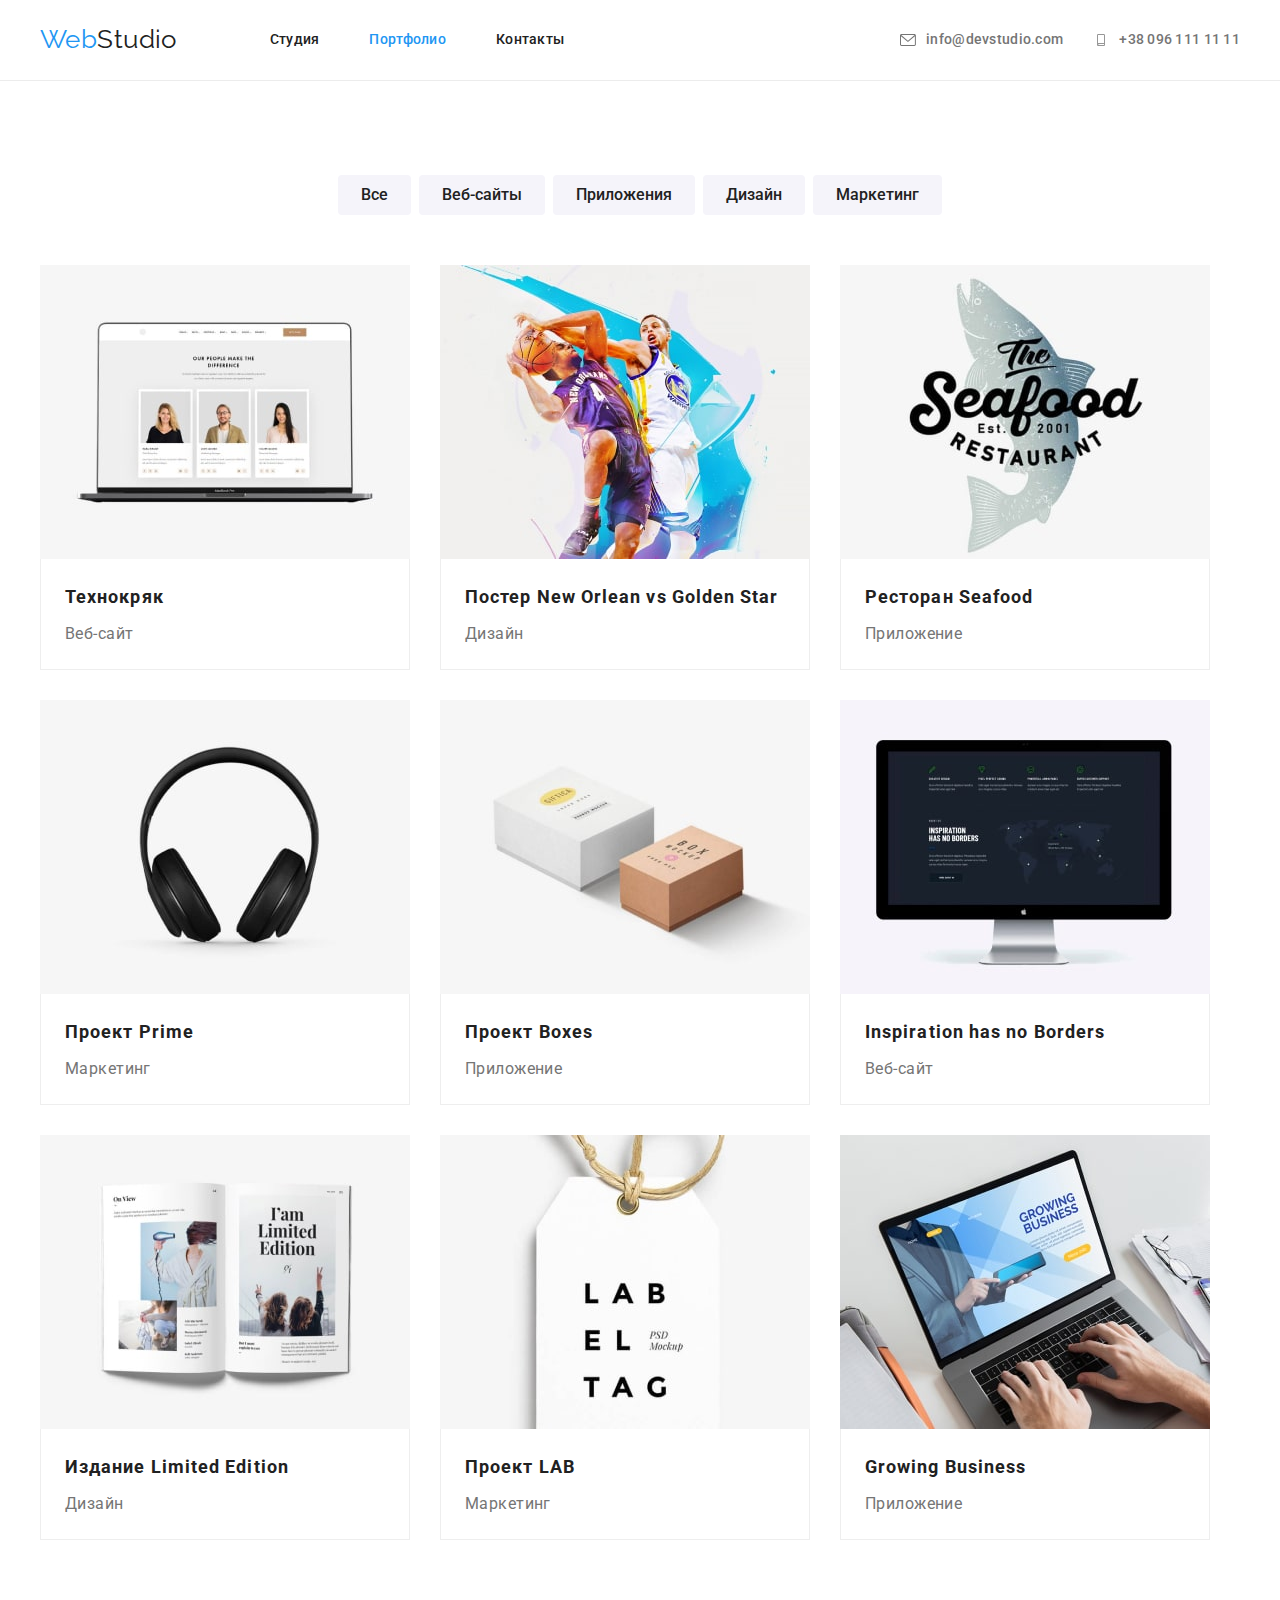
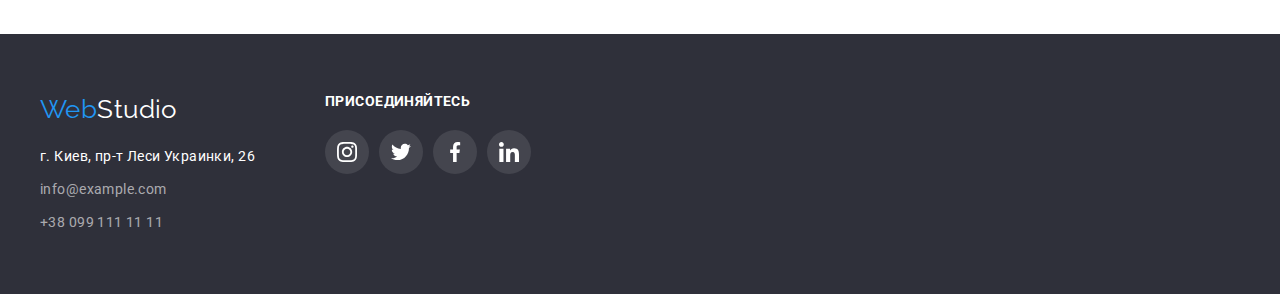
==== portfolio.html @ ab0e7a18 "add icons" ====
<!DOCTYPE html>
<html lang="ru">
<head>
    <meta charset="UTF-8">
    <meta http-equiv="X-UA-Compatible" content="IE=edge">
    <meta name="viewport" content="width=device-width, initial-scale=1.0">
    <link rel="preconnect" href="https://fonts.googleapis.com">
    <link rel="preconnect" href="https://fonts.gstatic.com" crossorigin>
    <link
        href="https://fonts.googleapis.com/css2?family=Raleway:wght@700&family=Roboto:wght@400;500;700;900&display=swap"
        rel="stylesheet">
    <title>Портфолио</title>
    <link rel="stylesheet"
        href="https://cdnjs.cloudflare.com/ajax/libs/modern-normalize/1.1.0/modern-normalize.min.css">
    <link rel="stylesheet" href="./css/styles.css">
</head>

<body>
    <!-- Шапка сайта -->
    <header class="header">
        <div class="container">
            <nav class="header-nav">
                <a href="/" class="header-logo link">
                    Web<span class="name">Studio</span>
                </a>
    
                <ul class="header-list list">
                    <li class="header-item"><a href="./index.html" class="header-link link">Студия</a></li>
                    <li class="header-item"><a href="" class="header-link link current">Портфолио</a></li>
                    <li class="header-item"><a href="" class="header-link link">Контакты</a></li>
                </ul>
            </nav>
            <ul class="contacts-list list">
                <li class="contacts-item">
                    <a class="contacts-link link" href="mailto:info@devstudio.com">
                        <svg class="contacts-link-icon" width="16" height="12">
                            <use href="./images/icons.svg#icon-mail"></use>
                        </svg>info@devstudio.com
                    </a>
                </li>
                <li class="contacts-item">
                    <a class="contacts-link link" href="tel:+380961111111">
                        <svg class="contacts-link-icon" width="16" height="12">
                            <use href="./images/icons.svg#icon-smartphone"></use>
                        </svg>+38 096 111 11 11
                    </a>
                </li>
            </ul>
        </div>
    </header>

    <main>
        <!-- Портфолио -->
        <section class="portfolio section">
            <div class="container">
                <h1 hidden>Portfoilio</h1>
                <ul class="btn-list list">
                    <li class="btn-item"><button type="button" class="portfolio-btn pointer">Все</button></li>
                    <li class="btn-item"><button type="button" class="portfolio-btn pointer">Веб-сайты</button></li>
                    <li class="btn-item"><button type="button" class="portfolio-btn pointer">Приложения</button></li>
                    <li class="btn-item"><button type="button" class="portfolio-btn pointer">Дизайн</button></li>
                    <li class="btn-item"><button type="button" class="portfolio-btn pointer">Маркетинг</button></li>
                </ul>
                <ul class="portfolio-list list">
                    <li class="portfolio-item">
                        <a href="" class="link">
                            <img src="./images/portfolio-img-1.jpg" alt="Ноутбук" width="370" height="294">
                            <div class="name-portfolio">
                                <h2 class="portfolio-subtitle">Технокряк</h2>
                                <p class="portfolio-text">Веб-сайт</p>
                            </div>
                        </a>
                    </li>
                    <li class="portfolio-item">
                        <a href="" class="link">
                            <img src="./images/portfolio-img-2.jpg" alt="Баскетболисты" width="370" height="294">
                            <div class="name-portfolio">
                                <h2 class="portfolio-subtitle">Постер New Orlean vs Golden Star</h2>
                                <p class="portfolio-text">Дизайн</p>
                            </div>
                        </a>
                    </li>
                    <li class="portfolio-item">
                        <a href="" class="link">
                            <img src="./images/portfolio-img-3.jpg" alt="Логотип ресторана" width="370" height="294">
                            <div class="name-portfolio">
                                <h2 class="portfolio-subtitle">Ресторан Seafood</h2>
                                <p class="portfolio-text">Приложение</p>
                            </div>
                        </a>
                    </li>
                    <li class="portfolio-item">
                        <a href="" class="link">
                            <img src="./images/portfolio-img-4.jpg" alt="Наушники" width="370" height="294">
                            <div class="name-portfolio">
                                <h2 class="portfolio-subtitle">Проект Prime</h2>
                                <p class="portfolio-text">Маркетинг</p>
                            </div>
                        </a>
                    </li>
                    <li class="portfolio-item">
                        <a href="" class="link">
                            <img src="./images/portfolio-img-5.jpg" alt="Коробки" width="370" height="294">
                            <div class="name-portfolio">
                                <h2 class="portfolio-subtitle">Проект Boxes</h2>
                                <p class="portfolio-text">Приложение</p>
                            </div>
                        </a>
                    </li>
                    <li class="portfolio-item">
                        <a href="" class="link">
                            <img src="./images/portfolio-img-6.jpg" alt="Монитор" width="370" height="294">
                            <div class="name-portfolio">
                                <h2 class="portfolio-subtitle">Inspiration has no Borders</h2>
                                <p class="portfolio-text">Веб-сайт</p>
                            </div>
                        </a>
                    </li>
                    <li class="portfolio-item">
                        <a href="" class="link">
                            <img src="./images/portfolio-img-7.jpg" alt="Книга" width="370" height="294">
                            <div class="name-portfolio">
                                <h2 class="portfolio-subtitle">Издание Limited Edition</h2>
                                <p class="portfolio-text">Дизайн</p>
                            </div>
                        </a>
                    </li>
                    <li class="portfolio-item">
                        <a href="" class="link">
                            <img src="./images/portfolio-img-8.jpg" alt="Этикетка" width="370" height="294">
                            <div class="name-portfolio">
                                <h2 class="portfolio-subtitle">Проект LAB</h2>
                                <p class="portfolio-text">Маркетинг</p>
                            </div>
                        </a>
                    </li>
                    <li class="portfolio-item">
                        <a href="" class="link">
                            <img src="./images/portfolio-img-9.jpg" alt="Человек печатает на ноутбуке" width="370" height="294">
                            <div class="name-portfolio">
                                <h2 class="portfolio-subtitle">Growing Business</h2>
                                <p class="portfolio-text">Приложение</p>
                            </div>
                        </a>
                    </li>
                </ul>
            </div>
        </section>
    </main>

    <!-- Футер -->
    <footer class="footer">
        <div class="footer-wrap">
            <div class="container">
                <div class="footer-address">
                    <a href="/" class="footer-logo link">Web<span class="footer-name">Studio</span></a>
                    <address>
                        <ul class="footer-list list">
                            <li class="footer-item"><a href="https://goo.gl/maps/oKhuYNeMxFexnYmu5" target="_blank"
                                    rel="noopener nofollow noreferrer" class="footer-location link">г. Киев, пр-т Леси
                                    Украинки,
                                    26</a></li>
                            <li class="footer-item"><a href="mailto:info@example.com"
                                    class="footer-link link">info@example.com</a>
                            </li>
                            <li class="footer-item"><a href="tel:+380991111111" class="footer-link link">+38 099 111 11
                                    11</a></li>
                        </ul>
                    </address>
                </div>
                <div class="footer-soc">
                    <h2 class="footer-soc-title">Присоединяйтесь</h2>
    
                    <ul class="footer-soc-list list">
                        <li class="footer-soc-item">
                            <a href="" class="footer-soc-link link">
                                <svg class="footer-soc-icon" width="20" height="20">
                                    <use href="./images/icons.svg#icon-instagram"></use>
                                </svg>
                            </a>
                        </li>
                        <li class="footer-soc-item">
                            <a href="" class="footer-soc-link link">
                                <svg class="footer-soc-icon" width="20" height="20">
                                    <use href="./images/icons.svg#icon-twitter"></use>
                                </svg>
                            </a>
                        </li>
                        <li class="footer-soc-item">
                            <a href="" class="footer-soc-link link">
                                <svg class="footer-soc-icon" width="20" height="30">
                                    <use href="./images/icons.svg#icon-facebook"></use>
                                </svg>
                            </a>
                        </li>
                        <li class="footer-soc-item">
                            <a href="" class="footer-soc-link link">
                                <svg class="footer-soc-icon" width="20" height="20">
                                    <use href="./images/icons.svg#icon-linkedin"></use>
                                </svg>
                            </a>
                        </li>
                    </ul>
                </div>
            </div>
        </div>
    </footer>
</body>
</html>
---- css/styles.css ----
*, 
*::before, 
*::after {
    box-sizing: inherit;
}

:root {
    --primary-text-color: #212121;
    --title-text-color: #757575;
    --accent-color: #2196F3;
    --white-color: #FFFFFF;
    --primary-bg-color: #FFFFFF;
    --secondary-bg-color: #2F303A;
    --tertiary-bg-color: #F5F4FA;
    --footer-contact-color: rgba(255, 255, 255, 0.6);
    --line-under-header: #ECECEC;
    --border-portfolio: #EEEEEE;
    --icon-color: #AFB1B8;
    --footer-icon-color: rgba(255, 255, 255, 0.1);
}

/* цвет основного текста #212121 */
/* цвет вторичного текста #757575 */
/* цвет белый #FFFFFF */
/* цвет акцент #2196F3 */
/* вторичный цвет фона 1 #2F303A */
/* вторичный цвет фона 2 #F5F4FA */
/* основной цвет фона #FFFFFF */
/* цвет контактов футера rgba(255, 255, 255, 0.6) */
/* цвет иконок #AFB1B8 */
/* цвет иконок футера */


/* ------------СТИЛИ ДЛЯ index.html------------ */


p, h1, h2, h3, h4, h5, h6 {
    margin: 0;
}

ul, ol {
    margin: 0;
    padding-left: 0;
}

body {
    font-family: Roboto, sans-serif;
    color: var(--primary-text-color);
    background-color: var(--primary-bg-color);
    font-size: 14px;
    letter-spacing: 0.03em;
}

.container {
    width: 1200px;
    margin: 0 auto;
    padding-left: 15px;
    padding-right: 15px;
}

.section {
    padding-top: 94px;
    padding-bottom: 94px;
}

img {
    display: block;
    max-width: 100%;
    height: auto;
}

.list {
    list-style: none;
}

.link {
    text-decoration: none;
}

.pointer {
    cursor: pointer;
}


/* -----------------СТУДИЯ----------------- */


/* -----------------HEADER------------------ */

.header {
    background-color: var(--primary-bg-color);
    border-bottom: 1px solid var(--line-under-header);
}

.header .container {
    display: flex;
    align-items: center;
}

.header-nav {
    display: flex;
}

.header-logo {
    margin-right: 93px;
    padding: 24px 0;
}

.header-list {
    display: flex;
    align-items: center;
}

.header-item:not(:last-child) {
    margin-right: 50px;
}

.header-logo,
.footer-logo {
    font-family: 'Raleway';
        font-size: 26px;
        line-height: 1.2;
        color: var(--accent-color)
}

.contacts-list {
    display: flex;
    margin-left: auto;
}

.contacts-item:not(:last-child) {
    margin-right: 30px;
}

.name {
    color: var(--primary-text-color)
}

.footer-name {
    color: var(--white-color)
}

.header-link {
        font-weight: 500;
        line-height: 1.14;
        letter-spacing: 0.02em;
        color: var(--primary-text-color);
        padding: 32px 0;
}

.current {
    color: var(--accent-color)
}

.contacts-link {
        font-weight: 500;
        line-height: 1.14;
        letter-spacing: 0.02em;
        color: var(--title-text-color);
        display: flex;
        align-items: center;
        justify-content: center;
        padding: 32px 0;
}

.contacts-link-icon {
    fill: var(--title-text-color);
    margin-right: 10px;
}

.contacts-link:hover .contacts-link-icon,
.contacts-link:focus .contacts-link-icon {
    fill: var(--accent-color);
}

.contacts-link:hover,
.contacts-link:focus,
.header-link:hover,
.header-link:focus,
.name:hover,
.name:focus,
.footer-name:hover,
.footer-name:focus,
.footer-location:hover,
.footer-location:focus,
.footer-link:hover,
.footer-link:focus {
    color: var(--accent-color);
}

/* -------------------HERO------------------ */

.hero {
    padding-top: 200px;
    padding-bottom: 200px;
    text-align: center;
}

.hero-title {
        font-weight: 900;
        font-size: 44px;
        line-height: 1.36;
        letter-spacing: 0.06em;
        text-transform: uppercase;
        color: var(--white-color);
        max-width: 696px;
        margin: 0 auto;
        margin-bottom: 30px;
}

.hero-btn {
    font-family: inherit;
        font-size: 16px;
        font-weight: 700;
        line-height: 1.88;
        display: inline-block;
        letter-spacing: 0.06em;
        color: var(--white-color);
        background-color: var(--accent-color);
        border-radius: 4px;
        padding: 10px 32px;
        border: 1px solid transparent;
}

.overlay {
    background-color: var(--secondary-bg-color);
    max-width: 1600px;
    height: 600px;
    margin-left: auto;
    margin-right: auto;
    background-image: linear-gradient( 
        rgba(47, 48, 58, 0.4), 
        rgba(47, 48, 58, 0.4 )), 
        url(../images/hero.jpg);
    background-repeat: no-repeat;
    background-position: center;
    background-size: cover; 
}

/* ---------------FEATURES---------------- */

.features {
    background-color: var(--primary-bg-color);
}

.features-subtitle {
        line-height: 1.14;
        font-size: 14px;
        text-transform: uppercase;
        color: var(--primary-text-color);
        margin-top: 30px;
        margin-bottom: 10px;
}

.features-text {
        line-height: 1.7;
        color: var(--title-text-color)
}

.features-list {
    display: flex;
}

.features-item:not(:last-child) {
    margin-right: 30px;
    max-width: 270px;
}

.features-item::before {
    display: block;
    content: '';
    height: 120px;
    background-size: contain;
    background-repeat: no-repeat;
    background-position: center;
    background-color: var(--tertiary-bg-color);
    border-radius: 4px;
}

.icon-antenna::before {
    background-image: url(../images/antenna.svg);
    background-size: 65.32px 70px;
}

.icon-clock::before {
    background-image: url(../images/clock.svg);
    background-size: 66.96px 70px;
}

.icon-diagram::before {
    background-image: url(../images/diagram.svg);
    background-size: 70px 70px;
}

.icon-astronaut::before {
    background-image: url(../images/astronaut.svg);
    background-size: 70px 70px;
}

/* -------------------WORK------------------ */

.work {
    background-color: var(--primary-bg-color);
    padding-top: 0;
}

.work-title {
        font-size: 36px;
        line-height: 1.16;
        text-align: center;
        color: var(--primary-text-color);
        margin-bottom: 50px;
}

.work-list {
    display: flex;
}

.work-item:not(:last-child) {
    margin-right: 30px;
}

/* --------------------TEAM/MASTER------------------- */

.team {
    background-color: var(--tertiary-bg-color);
}

.team-title {
        font-size: 36px;
        line-height: 1.16;
        text-align: center;
        color: var(--primary-text-color);
        margin-bottom: 50px;
}

.team-list {
    display: flex;
}

.team-item:not(:last-child) {
    margin-right: 30px;
}

.team-item {
    background-color: var(--primary-bg-color);
    box-shadow: 0px 1px 3px rgba(0, 0, 0, 0.12),
        0px 1px 1px rgba(0, 0, 0, 0.14),
        0px 2px 1px rgba(0, 0, 0, 0.2);
        border-radius: 0px 0px 4px 4px;
}

.team-subtitle {
        font-weight: 500;
        font-size: 16px;
        line-height: 1.18;
        text-align: center;
        color: var(--primary-text-color);
        background-color: var(--primary-bg-color);
        margin-bottom: 10px;
}

.team-text {
        font-size: 16px;
        line-height: 1.18;
        text-align: center;
        color: var(--title-text-color);
        background-color: var(--primary-bg-color);
        margin-bottom: 16px;
}

.name-master {
    padding-top: 30px;
    padding-bottom: 30px;
}

.master-soc-list {
    display: flex;
    justify-content: center;
}

.master-soc-item {
    width: 44px;
    height: 44px;
    margin-right: 10px;
}

.master-soc-item:last-child {
    margin-right: 0;
}

.master-soc-link {
    width: 100%;
    height: 100%;
    background-color: var(--primary-bg-color);
    border-radius: 50%;
    display: flex;
    align-items: center;
    justify-content: center;
}

.master-soc-icon {
    fill: var(--icon-color);
}

.master-soc-link:hover, 
.master-soc-link:focus {
    background-color: var(--accent-color);
}

.master-soc-link:hover .master-soc-icon,
.master-soc-link:focus .master-soc-icon {
    fill: var(--white-color);
}

/* -----------------CLIENTS-------------- */

.clients {
    background-color: var(--primary-bg-color);
}

.clients-title {
    font-size: 36px;
    line-height: 1.16;
    text-align: center;
    color: var(--primary-text-color);
    margin-bottom: 50px;
}

.clients-list {
    display: flex;
    justify-content: center;
}

.clients-item {
    width: 170px;
    height: 92px;
    margin-right: 30px;
}

.clients-item:last-child {
    margin-right: 0;
}

.clients-link {
    width: 100%;
    height: 100%;
    background-color: var(--primary-bg-color);
    display: flex;
    align-items: center;
    justify-content: center;
    border: 1px solid var(--icon-color);
    border-radius: 4px;
}

.clients-icon {
    fill: var(--icon-color);
}

.clients-link:hover .clients-icon,
.clients-link:focus .clients-icon {
    fill: var(--accent-color);
}

.clients-link:hover, 
.clients-link:focus {
    border-color: var(--accent-color);
}

/* -----------------FOOTER--------------- */

.footer {
    background-color: var(--secondary-bg-color);
    padding-top: 60px;
    padding-bottom: 60px;
}

.footer-logo {
    display: block;
    margin-bottom: 20px;
}

.footer-location {
        font-style: normal;
        line-height: 1.7;
        color: var(--white-color);
}

.footer-link {
        font-style: normal;
        line-height: 1.7;
        color: var(--footer-contact-color);
}

.footer-item:not(:last-child) {
    margin-bottom: 9px;
}

.footer-wrap .container {
    display: flex;
}

.footer-soc {
    padding-left: 70px;
}

.footer-soc-title {
    display: block;
    margin-bottom: 20px;
    line-height: 1.14;
        font-size: 14px;
        text-transform: uppercase;
        color: var(--white-color);
}

.footer-soc-list {
    display: flex;
    justify-content: center;
}

.footer-soc-item {
    width: 44px;
    height: 44px;
    margin-right: 10px;
}

.footer-soc-item:last-child {
    margin-right: 0;
}

.footer-soc-link {
    width: 100%;
    height: 100%;
    background-color: var(--footer-icon-color);
    border-radius: 50%;
    display: flex;
    align-items: center;
    justify-content: center;
}

.footer-soc-icon {
    fill: var(--white-color);
}

.footer-soc-link:hover,
.footer-soc-link:focus {
    background-color: var(--accent-color);
}

.footer-soc-link:hover .footer-soc-icon,
.footer-soc-link:focus .footer-soc-icon {
    fill: var(--white-color);
}


/* -----------------ПОРТФОЛИО--------------- */


.portfolio {
    background-color: var(--primary-bg-color);
}

.portfolio-btn {
    font-family: inherit;
        font-weight: 500;
        font-size: 16px;
        line-height: 1.6;
        text-align: center;
        background-color: var(--tertiary-bg-color);
        color: var(--primary-text-color);

        border-radius: 4px;
        padding: 6px 22px;
        border: 1px solid transparent;
        display: inline-block;
}

.btn-list {
    display: flex;
    margin-bottom: 50px;
    justify-content: center;
}

.btn-item:not(:last-child) {
    margin-right: 8px;
}

.portfolio-btn:hover,
.portfolio-btn:focus {
    color: var(--white-color);
    background-color: var(--accent-color);
    box-shadow: 0px 3px 1px rgba(0, 0, 0, 0.1), 0px 1px 2px rgba(0, 0, 0, 0.08), 0px 2px 2px rgba(0, 0, 0, 0.12);
}

.portfolio-subtitle {
        font-size: 18px;
        line-height: 2;
        letter-spacing: 0.06em;
        color: var(--primary-text-color);
        margin-bottom: 4px;
}

.portfolio-text {
        font-size: 16px;
        line-height: 1.88;
        color: var(--title-text-color)
}

.portfolio-list {
    display: flex;
    flex-wrap: wrap;
    margin-left: -30px;
    margin-bottom: -30px;
}

.portfolio-item {
    margin-left: 30px;
    margin-bottom: 30px;
}

.portfolio-item:hover, 
.portfolio-item:focus {
    box-shadow: 0px 1px 1px rgba(0, 0, 0, 0.12), 0px 4px 4px rgba(0, 0, 0, 0.06), 1px 4px 6px rgba(0, 0, 0, 0.16);
}

.name-portfolio {
    padding: 20px 24px;
        border-left: 1px solid var(--border-portfolio);
        border-right: 1px solid var(--border-portfolio);
        border-bottom: 1px solid var(--border-portfolio);
}
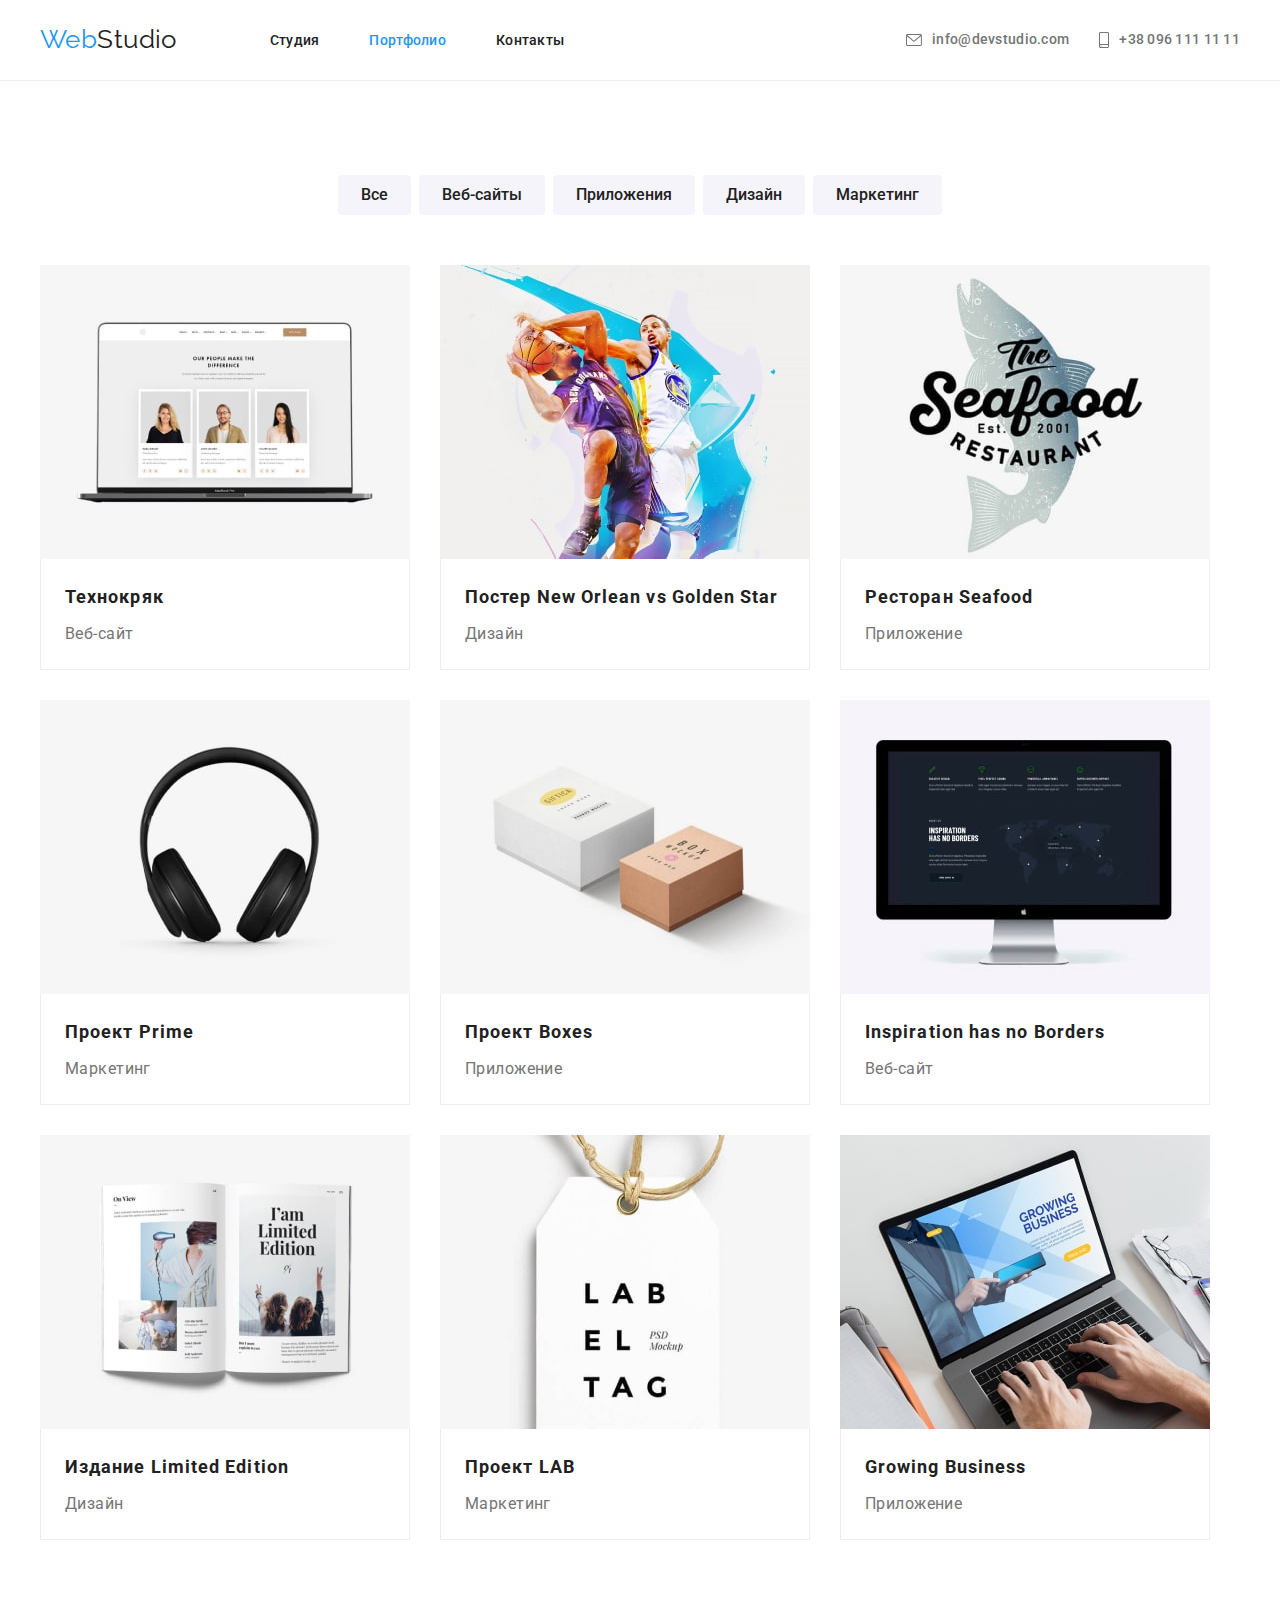
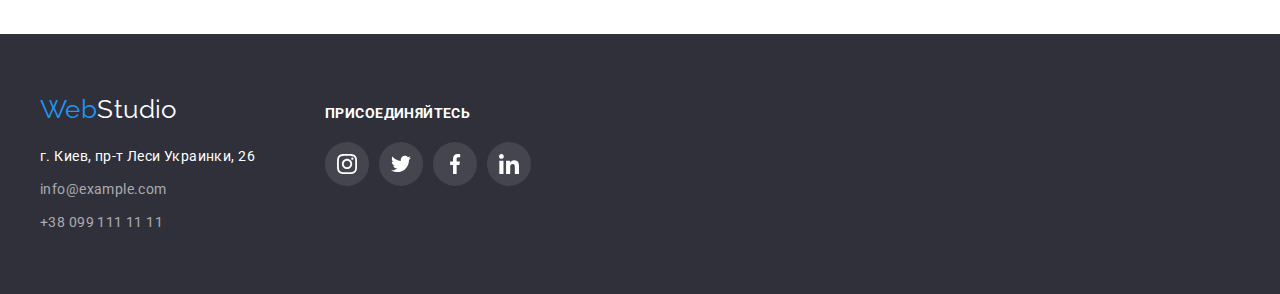
==== commit b3736f0a: "add changes for mentor" ====
--- a/portfolio.html
+++ b/portfolio.html
@@ -40,7 +40,7 @@
                 </li>
                 <li class="contacts-item">
                     <a class="contacts-link link" href="tel:+380961111111">
-                        <svg class="contacts-link-icon" width="16" height="12">
+                        <svg class="contacts-link-icon" width="10" height="16">
                             <use href="./images/icons.svg#icon-smartphone"></use>
                         </svg>+38 096 111 11 11
                     </a>
@@ -63,7 +63,7 @@
                 </ul>
                 <ul class="portfolio-list list">
                     <li class="portfolio-item">
-                        <a href="" class="link">
+                        <a href="" class="portfolio-link link">
                             <img src="./images/portfolio-img-1.jpg" alt="Ноутбук" width="370" height="294">
                             <div class="name-portfolio">
                                 <h2 class="portfolio-subtitle">Технокряк</h2>
@@ -72,7 +72,7 @@
                         </a>
                     </li>
                     <li class="portfolio-item">
-                        <a href="" class="link">
+                        <a href="" class="portfolio-link link">
                             <img src="./images/portfolio-img-2.jpg" alt="Баскетболисты" width="370" height="294">
                             <div class="name-portfolio">
                                 <h2 class="portfolio-subtitle">Постер New Orlean vs Golden Star</h2>
@@ -81,7 +81,7 @@
                         </a>
                     </li>
                     <li class="portfolio-item">
-                        <a href="" class="link">
+                        <a href="" class="portfolio-link link">
                             <img src="./images/portfolio-img-3.jpg" alt="Логотип ресторана" width="370" height="294">
                             <div class="name-portfolio">
                                 <h2 class="portfolio-subtitle">Ресторан Seafood</h2>
@@ -90,7 +90,7 @@
                         </a>
                     </li>
                     <li class="portfolio-item">
-                        <a href="" class="link">
+                        <a href="" class="portfolio-link link">
                             <img src="./images/portfolio-img-4.jpg" alt="Наушники" width="370" height="294">
                             <div class="name-portfolio">
                                 <h2 class="portfolio-subtitle">Проект Prime</h2>
@@ -99,7 +99,7 @@
                         </a>
                     </li>
                     <li class="portfolio-item">
-                        <a href="" class="link">
+                        <a href="" class="portfolio-link link">
                             <img src="./images/portfolio-img-5.jpg" alt="Коробки" width="370" height="294">
                             <div class="name-portfolio">
                                 <h2 class="portfolio-subtitle">Проект Boxes</h2>
@@ -108,7 +108,7 @@
                         </a>
                     </li>
                     <li class="portfolio-item">
-                        <a href="" class="link">
+                        <a href="" class="portfolio-link link">
                             <img src="./images/portfolio-img-6.jpg" alt="Монитор" width="370" height="294">
                             <div class="name-portfolio">
                                 <h2 class="portfolio-subtitle">Inspiration has no Borders</h2>
@@ -117,7 +117,7 @@
                         </a>
                     </li>
                     <li class="portfolio-item">
-                        <a href="" class="link">
+                        <a href="" class="portfolio-link link">
                             <img src="./images/portfolio-img-7.jpg" alt="Книга" width="370" height="294">
                             <div class="name-portfolio">
                                 <h2 class="portfolio-subtitle">Издание Limited Edition</h2>
@@ -126,7 +126,7 @@
                         </a>
                     </li>
                     <li class="portfolio-item">
-                        <a href="" class="link">
+                        <a href="" class="portfolio-link link">
                             <img src="./images/portfolio-img-8.jpg" alt="Этикетка" width="370" height="294">
                             <div class="name-portfolio">
                                 <h2 class="portfolio-subtitle">Проект LAB</h2>
@@ -135,7 +135,7 @@
                         </a>
                     </li>
                     <li class="portfolio-item">
-                        <a href="" class="link">
+                        <a href="" class="portfolio-link link">
                             <img src="./images/portfolio-img-9.jpg" alt="Человек печатает на ноутбуке" width="370" height="294">
                             <div class="name-portfolio">
                                 <h2 class="portfolio-subtitle">Growing Business</h2>
@@ -169,7 +169,7 @@
                     </address>
                 </div>
                 <div class="footer-soc">
-                    <h2 class="footer-soc-title">Присоединяйтесь</h2>
+                    <p class="footer-soc-title">Присоединяйтесь</p>
     
                     <ul class="footer-soc-list list">
                         <li class="footer-soc-item">
--- a/css/styles.css
+++ b/css/styles.css
@@ -279,12 +279,12 @@
 
 .icon-antenna::before {
     background-image: url(../images/antenna.svg);
-    background-size: 65.32px 70px;
+    background-size: 70px 70px;
 }
 
 .icon-clock::before {
     background-image: url(../images/clock.svg);
-    background-size: 66.96px 70px;
+    background-size: 70px 70px;
 }
 
 .icon-diagram::before {
@@ -498,6 +498,7 @@
 
 .footer-wrap .container {
     display: flex;
+    align-items: baseline;
 }
 
 .footer-soc {
@@ -507,10 +508,12 @@
 .footer-soc-title {
     display: block;
     margin-bottom: 20px;
+    font-weight: 700;
+    font-size: 14px;
     line-height: 1.14;
-        font-size: 14px;
-        text-transform: uppercase;
-        color: var(--white-color);
+    letter-spacing: 0.03em;
+    text-transform: uppercase;
+    color: var(--white-color);
 }
 
 .footer-soc-list {
@@ -618,8 +621,8 @@
     margin-bottom: 30px;
 }
 
-.portfolio-item:hover, 
-.portfolio-item:focus {
+.portfolio-link:hover,
+.portfolio-link:focus {
     box-shadow: 0px 1px 1px rgba(0, 0, 0, 0.12), 0px 4px 4px rgba(0, 0, 0, 0.06), 1px 4px 6px rgba(0, 0, 0, 0.16);
 }
 
